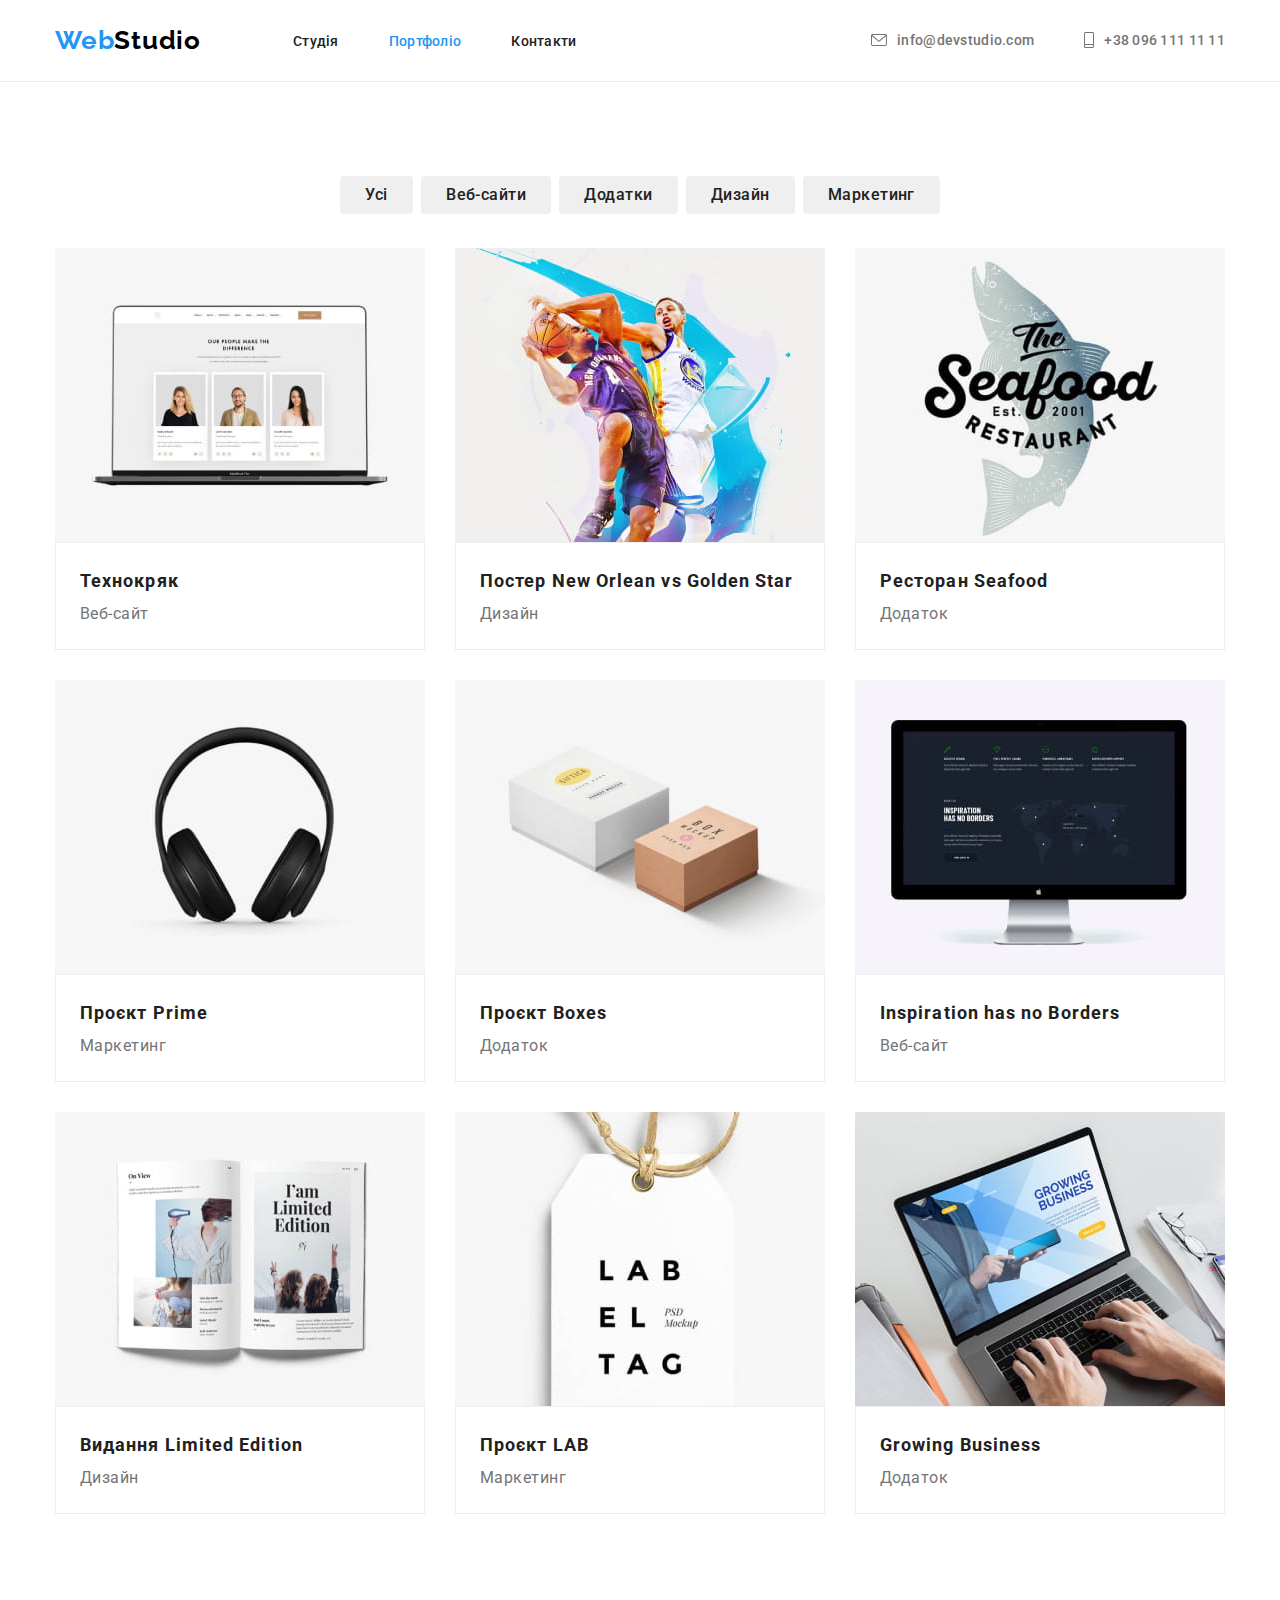
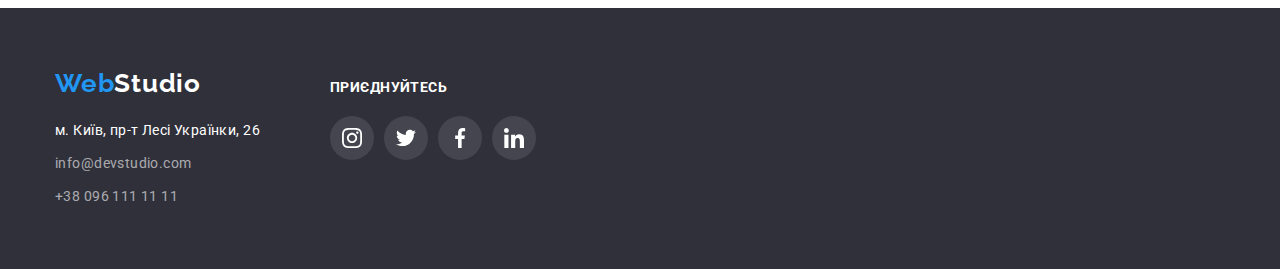
==== portfolio.html @ cf9508d3 "start work" ====
<!DOCTYPE html>
<html lang="uk">
  <head>
    <meta charset="UTF-8" />
    <meta http-equiv="X-UA-Compatible" content="IE=edge" />
    <meta name="viewport" content="width=device-width, initial-scale=1.0" />
    <link rel="preconnect" href="https://fonts.googleapis.com" />
    <link rel="preconnect" href="https://fonts.gstatic.com" crossorigin />
    <link
      href="https://fonts.googleapis.com/css2?family=Raleway:wght@700&family=Roboto:wght@400;500;700;900&display=swap"
      rel="stylesheet"
    />
    <link
      rel="stylesheet"
      href="https://cdnjs.cloudflare.com/ajax/libs/modern-normalize/1.1.0/modern-normalize.min.css
    "
    />
    <link rel="stylesheet" href="./css/styles.css" />
    <title>Студія</title>
  </head>
  <body>
    <header class="header">
      <div class="container header-container">
        <a href="./index.html" class="logo">
          Web<span class="logo-black">Studio</span></a
        >
        <nav class="site-nav">
          <ul class="site-nav-list">
            <li class="site-nav-item">
              <a class="link" href="./index.html">Студія</a>
            </li>
            <li class="site-nav-item">
              <a class="link-current" href="">Портфоліо</a>
            </li>
            <li class="site-nav-item">
              <a class="link" href="#">Контакти</a>
            </li>
          </ul>
        </nav>
        <ul class="site-contacts-list">
          <li class="site-contacts-item">
            <a href="mailto:info@devstudio.com" class="mail">
              <svg class="header-icons" width="16" height="12">
                <use href="./images/icons.svg#icon-envelope"></use>
              </svg>
              info@devstudio.com</a
            >
          </li>
          <li>
            <a href="tel:+380961111111" class="phone">
              <svg class="header-icons" width="10" height="16">
                <use href="./images/icons.svg#icon-phone"></use></svg
              >+38 096 111 11 11</a
            >
          </li>
        </ul>
      </div>
    </header>
    <main>
      <section class="main-portfolio">
        <div class="container">
          <h1 class="portfolio-title">Портфоліо</h1>
          <ul class="portfolio-btn-list">
            <li class="portfolio-item">
              <button type="button" class="portfolio-btn">Усі</button>
            </li>
            <li class="portfolio-item">
              <button type="button" class="portfolio-btn">Веб-сайти</button>
            </li>
            <li class="portfolio-item">
              <button type="button" class="portfolio-btn">Додатки</button>
            </li>
            <li class="portfolio-item">
              <button type="button" class="portfolio-btn">Дизайн</button>
            </li>
            <li class="portfolio-item">
              <button type="button" class="portfolio-btn">Маркетинг</button>
            </li>
          </ul>
          <ul class="examples-list">
            <li class="examples-list-item">
              <a class="examples-link" href="#">
                <img
                  src="./images/techno.jpg"
                  alt="Приклад вебсайту"
                  width="370"
                  height="294"
                />
                <div class="portfolio-wrapper">
                  <h2 class="examples-subtitle">Технокряк</h2>
                  <p class="examples-text">Веб-сайт</p>
                </div>
              </a>
            </li>
            <li class="examples-list-item">
              <a class="examples-link" href="#">
                <img
                  src="./images/imgno.jpg"
                  alt="Дизайн постера"
                  width="370"
                  height="294"
                />
                <div class="portfolio-wrapper">
                  <h2 class="examples-subtitle">
                    Постер New Orlean vs Golden Star
                  </h2>
                  <p class="examples-text">Дизайн</p>
                </div>
              </a>
            </li>
            <li class="examples-list-item">
              <a class="examples-link" href="#">
                <img
                  src="./images/imgseafood.jpg"
                  alt="Зразок додатка"
                  width="370"
                  height="294"
                />
                <div class="portfolio-wrapper">
                  <h2 class="examples-subtitle">Ресторан Seafood</h2>
                  <p class="examples-text">Додаток</p>
                </div>
              </a>
            </li>
            <li class="examples-list-item">
              <a class="examples-link" href="#">
                <img
                  src="./images/imgprime.jpg"
                  alt="Маркетинг"
                  width="370"
                  height="294"
                />
                <div class="portfolio-wrapper">
                  <h2 class="examples-subtitle">Проєкт Prime</h2>
                  <p class="examples-text">Маркетинг</p>
                </div>
              </a>
            </li>
            <li class="examples-list-item">
              <a class="examples-link" href="#">
                <img
                  src="./images/imgboxes.jpg"
                  alt="Зразок додатка"
                  width="370"
                  height="294"
                />
                <div class="portfolio-wrapper">
                  <h2 class="examples-subtitle">Проєкт Boxes</h2>
                  <p class="examples-text">Додаток</p>
                </div>
              </a>
            </li>
            <li class="examples-list-item">
              <a class="examples-link" href="#">
                <img
                  src="./images/imginspiration.jpg"
                  alt="Зразок веб-сайту"
                  width="370"
                  height="294"
                />
                <div class="portfolio-wrapper">
                  <h2 class="examples-subtitle">Inspiration has no Borders</h2>
                  <p class="examples-text">Веб-сайт</p>
                </div></a
              >
            </li>
            <li class="examples-list-item">
              <a class="examples-link" href="#">
                <img
                  src="./images/imglimited.jpg"
                  alt="Приклад дтзайну"
                  width="370"
                  height="294"
                />
                <div class="portfolio-wrapper">
                  <h2 class="examples-subtitle">Видання Limited Edition</h2>
                  <p class="examples-text">Дизайн</p>
                </div></a
              >
            </li>
            <li class="examples-list-item">
              <a class="examples-link" href="#">
                <img
                  src="./images/imglab.jpg"
                  alt="Зразок маркетингу"
                  width="370"
                  height="294"
                />
                <div class="portfolio-wrapper">
                  <h2 class="examples-subtitle">Проєкт LAB</h2>
                  <p class="examples-text">Маркетинг</p>
                </div></a
              >
            </li>
            <li class="examples-list-item">
              <a class="examples-link" href="#">
                <img
                  src="./images/imggrowing.jpg"
                  alt="Зразок додатку"
                  width="370"
                  height="294"
                />
                <div class="portfolio-wrapper">
                  <h2 class="examples-subtitle">Growing Business</h2>
                  <p class="examples-text">Додаток</p>
                </div></a
              >
            </li>
          </ul>
        </div>
      </section>
    </main>
    <footer class="footer">
      <div class="container footer-box">
        <div class="footer-address">
          <a href="#" class="logo-footer">
            Web<span class="logo-white">Studio</span>
          </a>
          <address class="address">
            <ul class="addres-list">
              <li class="address-item">
                <a
                  class="map-navigation"
                  href="https://goo.gl/maps/qJkLGdFSGxie5VtJ8"
                  target="_blank"
                  rel="nooopener noreferrer"
                >
                  <span class="adr-text"
                    >м. Київ, пр-т Лесі Українки, 26</span
                  ></a
                >
              </li>
              <li class="address-item">
                <a class="mail-footer" href="mailto:info@devstudio.com"
                  >info@devstudio.com</a
                >
              </li>
              <li class="address-item">
                <a class="phone-footer" href="tel:+380961111111"
                  >+38 096 111 11 11</a
                >
              </li>
            </ul>
          </address>
        </div>
        <div class="footer-soc-box">
          <p class="soc-footer-text">приєднуйтесь</p>
          <ul class="soc-footer-list">
            <li class="soc-footer-item">
              <a class="soc-footer-link" href="">
                <svg class="soc-icons-footer" width="20" height="20">
                  <use href="./images/icons.svg#icon-instagram"></use></svg
              ></a>
            </li>
            <li class="soc-footer-item">
              <a class="soc-footer-link" href="">
                <svg class="soc-icons-footer" width="20" height="20">
                  <use href="./images/icons.svg#icon-twitter"></use></svg
              ></a>
            </li>
            <li class="soc-footer-item">
              <a class="soc-footer-link" href=""
                ><svg class="soc-icons-footer" width="20" height="20">
                  <use href="./images/icons.svg#icon-facebook"></use></svg
              ></a>
            </li>
            <li class="soc-footer-item">
              <a class="soc-footer-link" href=""
                ><svg class="soc-icons-footer" width="20" height="20">
                  <use href="./images/icons.svg#icon-linkedin"></use></svg
              ></a>
            </li>
          </ul>
        </div>
      </div>
    </footer>
  </body>
</html>
---- css/styles.css ----
:root {
  --primary-text-color: #757575;
  --secondary-text-color: #212121;
  --white-color: #ffffff;
  --blue-color: #2196f3;
  --footer-text-colors: rgba(255, 255, 255, 0.6);
  --background-color-hero-footer: #2f303a;
  --main-background-color: #ffffff;
  --backgrount-color-team: #f5f4fa;
  --backgrount-btn-active: #188ce8;
  --border-header: #ececec;
  --border-portfolio-pictures: #eeeeee;
  --link-icons-color: #afb1b8;
  --footer-background-icons: rgba(255, 255, 255, 0.1);
}
/* -----------------BODY------------------------- */
h1,
h2,
h3,
h4,
h5,
h6,
p {
  margin: 0;
}
ul {
  list-style: none;
  margin: 0;
  padding: 0;
}

body {
  font-family: "Roboto", sans-serif;
  color: var(--primary-text-color);
  background-color: var(--main-background-color);
}
li {
  list-style-type: none;
}
img {
  display: block;
  max-width: 100%;
  height: auto;
}
.container {
  width: 1200px;
  margin: 0 auto;
  padding-left: 15px;
  padding-right: 15px;
}
/* -----------------HEADER--------------------------- */
.header {
  background-color: var(--white-color);
  border-bottom: 1px solid var(--border-header);
}
.container.header-container {
  display: flex;
  align-items: center;
}
.site-nav {
  margin-right: auto;
}
.site-nav-list {
  display: flex;
  gap: 50px;
  text-align: center;
}
.site-contacts-list {
  display: flex;
  gap: 50px;
  margin-left: auto;
}
.logo {
  color: var(--blue-color);
  padding-top: 25px;
  padding-bottom: 25px;
  margin-right: 92px;

  font-family: "Raleway", sans-serif;
  font-weight: 700;
  font-size: 26px;
  line-height: 1.1923;
  letter-spacing: 0.03em;
  text-decoration-line: none;
}
.logo-black {
  color: #000000;
}
.link {
  color: var(--secondary-text-color);
  font-weight: 500;
  font-size: 14px;
  line-height: 1.1428;
  letter-spacing: 0.02em;
  text-decoration-line: none;
}
.site-nav-item > .link {
  display: block;
  padding-bottom: 32px;
  padding-top: 32px;
}
.site-nav .link:hover,
.site-nav .link:focus {
  color: var(--blue-color);
}

.site-nav .link-current {
  color: var(--blue-color);
  padding-bottom: 32px;
  padding-top: 32px;
  display: block;

  text-decoration-line: none;
  font-weight: 500;
  font-size: 14px;
  line-height: 1.1428;
  letter-spacing: 0.02em;
}

.phone,
.mail {
  color: var(--primary-text-color);

  display: flex;
  align-items: center;
  justify-content: center;
  width: 100%;
  height: 100%;
  padding-top: 32px;
  padding-bottom: 32px;

  font-weight: 500;
  font-size: 14px;
  line-height: 1.1428;
  letter-spacing: 0.02em;
  text-decoration-line: none;
}
.header-icons {
  fill: currentColor;
  margin-right: 10px;
}
.mail:hover .header-icons,
.mail:focus .header-icons {
  fill: var(--blue-color);
}

.mail:hover {
  color: var(--blue-color);
}
.phone:hover .header-icons,
.phone:focus .header-icons {
  fill: var(--blue-color);
}

.phone:hover {
  color: var(--blue-color);
}

.phone:focus {
  color: var(--blue-color);
}
.mail:focus {
  color: var(--blue-color);
}
/* -----------------------SECTION HERO------------------ */
.hero {
  background-color: var(--background-color-hero-footer);
  text-align: center;
  padding-top: 200px;
  padding-bottom: 200px;
}
.overlay-hero {
  max-width: 1600px;
  margin-left: auto;
  margin-right: auto;
  background-image: linear-gradient(
      rgba(47, 48, 58, 0.4),
      rgba(47, 48, 58, 0.4)
    ),
    url(../images/Imgherobackground.jpg);
  background-size: cover;
}
.hero-title {
  color: var(--white-color);
  margin-bottom: 30px;

  font-family: "Roboto";
  font-weight: 900;
  font-size: 44px;
  text-transform: uppercase;
  line-height: 1.3636;
}
.hero-button {
  color: var(--white-color);
  padding: 10px 32px;
  min-width: 216px;

  font-family: inherit;
  font-weight: 700;
  font-size: 16px;
  line-height: 1.875;
  cursor: pointer;

  background: var(--blue-color);
  box-shadow: 0px 4px 4px rgba(0, 0, 0, 0.15);
  border-radius: 4px;
  border: 0ch;
}
.hero-button:hover,
.hero-button:focus {
  background-color: var(--backgrount-btn-active);
}
/* ----------------SECTION FEATURES----------------- */
.features {
  padding-top: 94px;
  padding-bottom: 94px;
}
/* visually-hidden */
.features-title {
  position: absolute;
  width: 1px;
  height: 1px;
  margin: -1px;
  border: 0;
  padding: 0;
  white-space: nowrap;
  clip-path: inset(100%);
  clip: rect(0 0 0 0);
  overflow: hidden;
}
.features-list {
  display: flex;
  gap: 30px;
}
.features-item {
  flex-basis: calc((100% - 90px) / 4);
}
.icons-box {
  display: flex;
  align-items: center;
  justify-content: center;
  margin-bottom: 30px;
  width: 270px;
  height: 120px;
  background: var(--backgrount-color-team);

  border-radius: 4px;
}
.features-icons {
  width: 70px;
  height: 70px;
  display: block;
}
.features-subtitle {
  color: var(--secondary-text-color);
  margin-bottom: 10px;

  font-size: 14px;
  line-height: 1.1428;
  letter-spacing: 0.03em;
  text-transform: uppercase;
}
.features-text {
  color: var(--primary-text-color);

  font-size: 14px;
  line-height: 1.7142;
  letter-spacing: 0.03em;
}

/* ------------SECTION ACTIVITIES----------------------- */
.activities {
  padding-bottom: 94px;
}
.activities-title {
  color: var(--secondary-text-color);
  margin-bottom: 50px;

  font-size: 36px;
  line-height: 1.1666;
  text-align: center;
  letter-spacing: 0.03em;
}
.activities-list {
  display: flex;
  gap: 30px;
}
.activities-item {
  flex-basis: calc((100% - 60px) / 3);
}

/* -------------SECTION OUR TEAM---------------------------- */
.team {
  background-color: var(--backgrount-color-team);
  padding-top: 94px;
  padding-bottom: 94px;
}
.team-title {
  color: var(--secondary-text-color);

  margin-bottom: 50px;
  font-size: 36px;
  line-height: 1.1666;
  text-align: center;
  letter-spacing: 0.03em;
}
.team-list {
  display: flex;
  gap: 30px;
  margin-left: auto;
  margin-right: auto;
}
.team-item {
  flex-basis: calc((100% - 90px) / 4);
}
.team-text-wrapper {
  padding-bottom: 30px;
  padding-top: 30px;
  padding-right: 32px;
  padding-left: 32px;
}
.team-soc-list {
  display: flex;
  justify-content: center;
  gap: 10px;
}
.team-soc-item {
  width: 44px;
  height: 44px;
}
.team-soc-link {
  width: 100%;
  height: 100%;
  background-color: var(--white-color);
  border-radius: 50%;
  display: flex;
  align-items: center;
  justify-content: center;
}
.team-soc-link:hover,
.team-soc-link:focus {
  background-color: var(--blue-color);
}
.team-soc-link:hover .soc-icons {
  fill: var(--white-color);
}
.team-soc-link:focus .soc-icons {
  fill: var(--white-color);
}
.soc-icons {
  fill: var(--link-icons-color);
}
.team-item {
  box-shadow: 0px 1px 3px rgba(0, 0, 0, 0.12), 0px 1px 1px rgba(0, 0, 0, 0.14),
    0px 2px 1px rgba(0, 0, 0, 0.2);
  border-radius: 0px 0px 4px 4px;
}
.team-list > .team-item {
  background-color: var(--white-color);
}
.team-subtitle {
  color: var(--secondary-text-color);
  margin-bottom: 10px;

  font-weight: 500;
  font-size: 16px;
  line-height: 1.1875;
  text-align: center;
  letter-spacing: 0.03em;
}
.team-text {
  font-size: 16px;
  line-height: 1.1875;
  text-align: center;
  letter-spacing: 0.03em;
  margin-bottom: 16px;
}
/* ---------------regular-customers-------- */
.regular-customers {
  padding-top: 94px;
  padding-bottom: 94px;
}
.customers-title {
  color: var(--secondary-text-color);

  font-weight: 700;
  font-size: 36px;
  line-height: 1.16;
  text-align: center;
  letter-spacing: 0.03em;
  margin-bottom: 50px;
}
.customers-list {
  display: flex;
  gap: 30px;
}
.customers-item {
  background-color: var(--white-color);
  width: 170px;
  height: 92px;
  border: 1px solid #afb1b8;
  border-radius: 4px;
}
.customers-item:hover {
  border-color: var(--blue-color);
}

.customers-link {
  color: var(--link-icons-color);
  width: 100%;
  height: 100%;
  display: flex;
  align-items: center;
  justify-content: center;
}
.customers-link:hover,
.customers-link:focus {
  color: var(--blue-color);
}
.customers-icons {
  fill: currentColor;
}
/* ---------------FOOTER--------------------- */
.footer {
  background-color: var(--background-color-hero-footer);
  padding-top: 60px;
  padding-bottom: 60px;
}
.logo-footer {
  color: var(--blue-color);
  display: block;
  margin-bottom: 20px;

  font-family: "Raleway", sans-serif;
  font-weight: 700;
  font-size: 26px;
  line-height: 1.1923;
  letter-spacing: 0.03em;
  text-decoration-line: none;
}
.logo-white {
  color: var(--white-color);
}
.address {
  font-family: "Roboto";
  font-style: normal;
  font-size: 14px;
  line-height: 1.7142;
  letter-spacing: 0.03em;
}
.adr-text {
  color: var(--white-color);
  display: block;
  margin-bottom: 9px;
}
.map-navigation {
  margin-bottom: 9px;
  text-decoration-line: none;
}
.adr-text:hover,
.adr-text:focus {
  color: var(--blue-color);
}
.address-item > .phone-footer {
  color: var(--footer-text-colors);
  text-decoration: none;
}
.address-item > .mail-footer {
  color: var(--footer-text-colors);
  text-decoration-line: none;
}
.mail-footer {
  display: block;
  margin-bottom: 9px;
}
.mail-footer:hover {
  color: var(--blue-color);
}
.phone-footer:hover {
  color: var(--blue-color);
}
.footer-box {
  display: flex;
  align-items: baseline;
  justify-content: flex-start;
}
.footer-soc-box {
  margin-left: 70px;
}

.soc-footer-text {
  margin-bottom: 20px;
  color: var(--white-color);
  font-weight: 700;
  font-size: 14px;
  line-height: 1.14;
  letter-spacing: 0.03em;
  text-transform: uppercase;
}
.soc-footer-list {
  display: flex;
  align-items: center;
  justify-content: center;
  gap: 10px;
}
.soc-footer-item {
  height: 44px;
  width: 44px;
}
.soc-footer-link {
  width: 100%;
  height: 100%;
  background-color: var(--footer-background-icons);
  border-radius: 50%;
  display: flex;
  align-items: center;
  justify-content: center;
}
.soc-footer-link:hover,
.soc-footer-link:focus {
  background-color: var(--blue-color);
}
.soc-icons-footer {
  fill: var(--white-color);
}
/* --------------PORTFOLIO-------------- */

.main-portfolio {
  background-color: var(--main-background-color);
  padding-top: 94px;
  padding-bottom: 94px;
}
.portfolio-title {
  position: absolute;
  width: 1px;
  height: 1px;
  margin: -1px;
  border: 0;
  padding: 0;
  white-space: nowrap;
  clip-path: inset(100%);
  clip: rect(0 0 0 0);
  overflow: hidden;
}
.portfolio-btn-list {
  display: flex;
  gap: 8px;
  justify-content: center;
  margin-bottom: 34px;
}
.portfolio-btn {
  text-align: center;
  color: var(--secondary-text-color);
  min-width: 73px;
  padding: 6px 25px;
  font-family: inherit;
  font-weight: 500;
  font-size: 16px;
  line-height: 1.625;
  border: 0ch;
  letter-spacing: 0.03em;
  cursor: pointer;
  border-radius: 4px;
}
.portfolio-btn:hover,
.portfolio-btn:focus {
  color: var(--white-color);
  background-color: var(--blue-color);
  box-shadow: 0px 3px 1px rgba(0, 0, 0, 0.1), 0px 1px 2px rgba(0, 0, 0, 0.08),
    0px 2px 2px rgba(0, 0, 0, 0.12);
}

.examples-list {
  display: flex;
  flex-wrap: wrap;
  gap: 30px;
}

.examples-list-item {
  background-color: var(--white-color);
  flex-basis: calc((100% - 60px) / 3);
}

.examples-subtitle {
  font-size: 18px;
  line-height: 2;
  letter-spacing: 0.06em;
  color: var(--secondary-text-color);
}
.examples-link {
  text-decoration: none;
  display: block;
}
.examples-link:hover {
  box-shadow: 0px 1px 1px rgba(0, 0, 0, 0.12), 0px 4px 4px rgba(0, 0, 0, 0.06),
    1px 4px 6px rgba(0, 0, 0, 0.16);
}
.examples-text {
  color: var(--primary-text-color);
  font-size: 16px;
  line-height: 1.875;
  letter-spacing: 0.03em;
}
.portfolio-wrapper {
  padding: 20px 24px;
  border: 1px solid var(--border-portfolio-pictures);
}
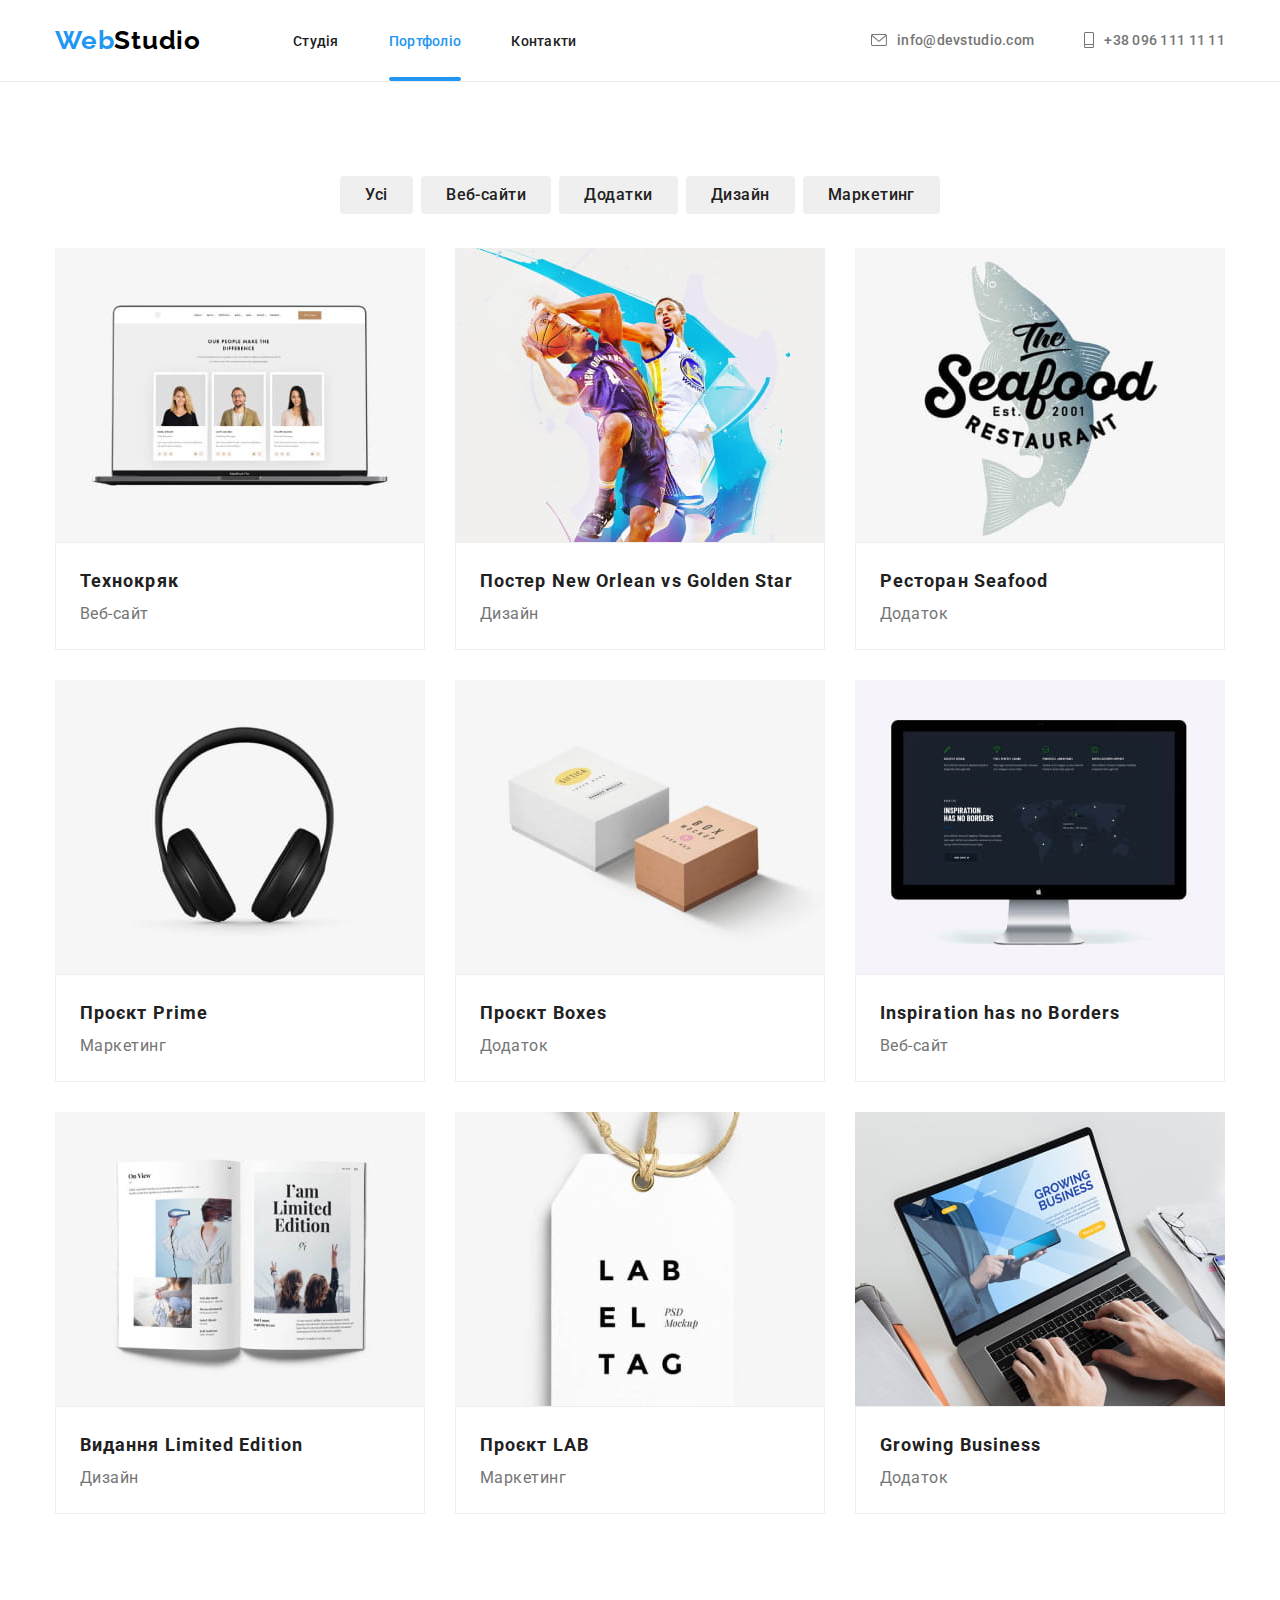
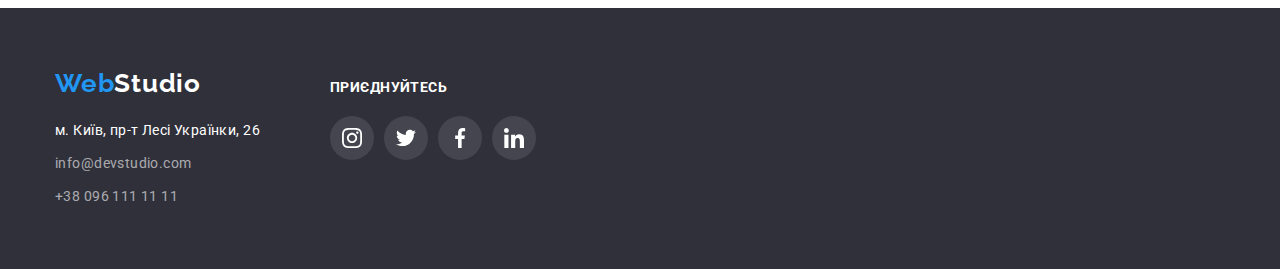
==== commit 9a0f14aa: "homework5" ====
--- a/portfolio.html
+++ b/portfolio.html
@@ -80,12 +80,19 @@
           <ul class="examples-list">
             <li class="examples-list-item">
               <a class="examples-link" href="#">
-                <img
-                  src="./images/techno.jpg"
-                  alt="Приклад вебсайту"
-                  width="370"
-                  height="294"
-                />
+                <div class="examples-thumb">
+                  <img
+                    src="./images/techno.jpg"
+                    alt="Приклад вебсайту"
+                    width="370"
+                    height="294"
+                  />
+                  <p class="examples-text-overlay">
+                    Ресурс пропонує комплексні пропозиції з різним рівнем
+                    функціоналу та сервісів. Все це дозволить відвідувачу
+                    отримати вичерпні відомості про компанію чи приватну особу.
+                  </p>
+                </div>
                 <div class="portfolio-wrapper">
                   <h2 class="examples-subtitle">Технокряк</h2>
                   <p class="examples-text">Веб-сайт</p>
@@ -93,13 +100,21 @@
               </a>
             </li>
             <li class="examples-list-item">
-              <a class="examples-link" href="#">
-                <img
-                  src="./images/imgno.jpg"
-                  alt="Дизайн постера"
-                  width="370"
-                  height="294"
-                />
+              <a class="examples-link" href="#"
+                ><div class="examples-thumb">
+                  <img
+                    src="./images/imgno.jpg"
+                    alt="Дизайн постера"
+                    width="370"
+                    height="294"
+                  />
+                  <p class="examples-text-overlay">
+                    Lorem ipsum dolor sit amet, consectetur adipisicing elit. Ut
+                    dicta voluptas magnam esse ullam recusandae consequatur
+                    rerum, facilis, sequi vero quis placeat, voluptatibus non
+                    aperiam sint et dignissimos natus saepe?
+                  </p>
+                </div>
                 <div class="portfolio-wrapper">
                   <h2 class="examples-subtitle">
                     Постер New Orlean vs Golden Star
@@ -109,13 +124,21 @@
               </a>
             </li>
             <li class="examples-list-item">
-              <a class="examples-link" href="#">
-                <img
-                  src="./images/imgseafood.jpg"
-                  alt="Зразок додатка"
-                  width="370"
-                  height="294"
-                />
+              <a class="examples-link" href="#"
+                ><div class="examples-thumb">
+                  <img
+                    src="./images/imgseafood.jpg"
+                    alt="Зразок додатка"
+                    width="370"
+                    height="294"
+                  />
+                  <p class="examples-text-overlay">
+                    Lorem ipsum dolor sit amet, consectetur adipisicing elit. Ut
+                    dicta voluptas magnam esse ullam recusandae consequatur
+                    rerum, facilis, sequi vero quis placeat, voluptatibus non
+                    aperiam sint et dignissimos natus saepe?
+                  </p>
+                </div>
                 <div class="portfolio-wrapper">
                   <h2 class="examples-subtitle">Ресторан Seafood</h2>
                   <p class="examples-text">Додаток</p>
@@ -123,13 +146,21 @@
               </a>
             </li>
             <li class="examples-list-item">
-              <a class="examples-link" href="#">
-                <img
-                  src="./images/imgprime.jpg"
-                  alt="Маркетинг"
-                  width="370"
-                  height="294"
-                />
+              <a class="examples-link" href="#"
+                ><div class="examples-thumb">
+                  <img
+                    src="./images/imgprime.jpg"
+                    alt="Маркетинг"
+                    width="370"
+                    height="294"
+                  />
+                  <p class="examples-text-overlay">
+                    Lorem ipsum dolor sit amet, consectetur adipisicing elit. Ut
+                    dicta voluptas magnam esse ullam recusandae consequatur
+                    rerum, facilis, sequi vero quis placeat, voluptatibus non
+                    aperiam sint et dignissimos natus saepe?
+                  </p>
+                </div>
                 <div class="portfolio-wrapper">
                   <h2 class="examples-subtitle">Проєкт Prime</h2>
                   <p class="examples-text">Маркетинг</p>
@@ -137,13 +168,21 @@
               </a>
             </li>
             <li class="examples-list-item">
-              <a class="examples-link" href="#">
-                <img
-                  src="./images/imgboxes.jpg"
-                  alt="Зразок додатка"
-                  width="370"
-                  height="294"
-                />
+              <a class="examples-link" href="#"
+                ><div class="examples-thumb">
+                  <img
+                    src="./images/imgboxes.jpg"
+                    alt="Зразок додатка"
+                    width="370"
+                    height="294"
+                  />
+                  <p class="examples-text-overlay">
+                    Lorem ipsum dolor sit amet, consectetur adipisicing elit. Ut
+                    dicta voluptas magnam esse ullam recusandae consequatur
+                    rerum, facilis, sequi vero quis placeat, voluptatibus non
+                    aperiam sint et dignissimos natus saepe?
+                  </p>
+                </div>
                 <div class="portfolio-wrapper">
                   <h2 class="examples-subtitle">Проєкт Boxes</h2>
                   <p class="examples-text">Додаток</p>
@@ -151,13 +190,21 @@
               </a>
             </li>
             <li class="examples-list-item">
-              <a class="examples-link" href="#">
-                <img
-                  src="./images/imginspiration.jpg"
-                  alt="Зразок веб-сайту"
-                  width="370"
-                  height="294"
-                />
+              <a class="examples-link" href="#"
+                ><div class="examples-thumb">
+                  <img
+                    src="./images/imginspiration.jpg"
+                    alt="Зразок веб-сайту"
+                    width="370"
+                    height="294"
+                  />
+                  <p class="examples-text-overlay">
+                    Lorem ipsum dolor sit amet, consectetur adipisicing elit. Ut
+                    dicta voluptas magnam esse ullam recusandae consequatur
+                    rerum, facilis, sequi vero quis placeat, voluptatibus non
+                    aperiam sint et dignissimos natus saepe?
+                  </p>
+                </div>
                 <div class="portfolio-wrapper">
                   <h2 class="examples-subtitle">Inspiration has no Borders</h2>
                   <p class="examples-text">Веб-сайт</p>
@@ -165,13 +212,21 @@
               >
             </li>
             <li class="examples-list-item">
-              <a class="examples-link" href="#">
-                <img
-                  src="./images/imglimited.jpg"
-                  alt="Приклад дтзайну"
-                  width="370"
-                  height="294"
-                />
+              <a class="examples-link" href="#"
+                ><div class="examples-thumb">
+                  <img
+                    src="./images/imglimited.jpg"
+                    alt="Приклад дтзайну"
+                    width="370"
+                    height="294"
+                  />
+                  <p class="examples-text-overlay">
+                    Lorem ipsum dolor sit amet, consectetur adipisicing elit. Ut
+                    dicta voluptas magnam esse ullam recusandae consequatur
+                    rerum, facilis, sequi vero quis placeat, voluptatibus non
+                    aperiam sint et dignissimos natus saepe?
+                  </p>
+                </div>
                 <div class="portfolio-wrapper">
                   <h2 class="examples-subtitle">Видання Limited Edition</h2>
                   <p class="examples-text">Дизайн</p>
@@ -179,13 +234,21 @@
               >
             </li>
             <li class="examples-list-item">
-              <a class="examples-link" href="#">
-                <img
-                  src="./images/imglab.jpg"
-                  alt="Зразок маркетингу"
-                  width="370"
-                  height="294"
-                />
+              <a class="examples-link" href="#"
+                ><div class="examples-thumb">
+                  <img
+                    src="./images/imglab.jpg"
+                    alt="Зразок маркетингу"
+                    width="370"
+                    height="294"
+                  />
+                  <p class="examples-text-overlay">
+                    Lorem ipsum dolor sit amet, consectetur adipisicing elit. Ut
+                    dicta voluptas magnam esse ullam recusandae consequatur
+                    rerum, facilis, sequi vero quis placeat, voluptatibus non
+                    aperiam sint et dignissimos natus saepe?
+                  </p>
+                </div>
                 <div class="portfolio-wrapper">
                   <h2 class="examples-subtitle">Проєкт LAB</h2>
                   <p class="examples-text">Маркетинг</p>
@@ -193,13 +256,21 @@
               >
             </li>
             <li class="examples-list-item">
-              <a class="examples-link" href="#">
-                <img
-                  src="./images/imggrowing.jpg"
-                  alt="Зразок додатку"
-                  width="370"
-                  height="294"
-                />
+              <a class="examples-link" href="#"
+                ><div class="examples-thumb">
+                  <img
+                    src="./images/imggrowing.jpg"
+                    alt="Зразок додатку"
+                    width="370"
+                    height="294"
+                  />
+                  <p class="examples-text-overlay">
+                    Lorem ipsum dolor sit amet, consectetur adipisicing elit. Ut
+                    dicta voluptas magnam esse ullam recusandae consequatur
+                    rerum, facilis, sequi vero quis placeat, voluptatibus non
+                    aperiam sint et dignissimos natus saepe?
+                  </p>
+                </div>
                 <div class="portfolio-wrapper">
                   <h2 class="examples-subtitle">Growing Business</h2>
                   <p class="examples-text">Додаток</p>
--- a/css/styles.css
+++ b/css/styles.css
@@ -12,6 +12,7 @@
   --border-portfolio-pictures: #eeeeee;
   --link-icons-color: #afb1b8;
   --footer-background-icons: rgba(255, 255, 255, 0.1);
+  --transition-timing-function: cubic-bezier(0.4, 0, 0.2, 1);
 }
 /* -----------------BODY------------------------- */
 h1,
@@ -93,6 +94,10 @@
   line-height: 1.1428;
   letter-spacing: 0.02em;
   text-decoration-line: none;
+
+  transition: color;
+  transition-duration: 250ms;
+  transition-timing-function: var(--transition-timing-function);
 }
 .site-nav-item > .link {
   display: block;
@@ -105,6 +110,8 @@
 }
 
 .site-nav .link-current {
+  position: relative;
+
   color: var(--blue-color);
   padding-bottom: 32px;
   padding-top: 32px;
@@ -115,8 +122,22 @@
   font-size: 14px;
   line-height: 1.1428;
   letter-spacing: 0.02em;
-}
-
+
+  transition: color;
+  transition-duration: 250ms;
+  transition-timing-function: var(--transition-timing-function);
+}
+.site-nav .link-current::after {
+  position: absolute;
+  bottom: -1px;
+
+  content: "";
+  display: block;
+  width: 100%;
+  height: 4px;
+  background-color: var(--blue-color);
+  border-radius: 2px;
+}
 .phone,
 .mail {
   color: var(--primary-text-color);
@@ -134,6 +155,10 @@
   line-height: 1.1428;
   letter-spacing: 0.02em;
   text-decoration-line: none;
+
+  transition: color;
+  transition-duration: 250ms;
+  transition-timing-function: var(--transition-timing-function);
 }
 .header-icons {
   fill: currentColor;
@@ -205,6 +230,10 @@
   box-shadow: 0px 4px 4px rgba(0, 0, 0, 0.15);
   border-radius: 4px;
   border: 0ch;
+
+  transition: background-color;
+  transition-duration: 250ms;
+  transition-timing-function: var(--transition-timing-function);
 }
 .hero-button:hover,
 .hero-button:focus {
@@ -287,8 +316,37 @@
 }
 .activities-item {
   flex-basis: calc((100% - 60px) / 3);
-}
-
+  position: relative;
+}
+
+.activities-text {
+  padding-top: 27px;
+  padding-bottom: 27px;
+  position: absolute;
+  bottom: 0;
+  width: 100%;
+  font-weight: 700;
+  font-size: 14px;
+  line-height: 1.14;
+
+  letter-spacing: 0.03em;
+  text-transform: uppercase;
+
+  color: var(--white-color);
+  background: rgba(47, 48, 58, 0.8);
+}
+.text-one {
+  padding-left: 107px;
+  padding-right: 107px;
+}
+.text-two {
+  padding-left: 112px;
+  padding-right: 112px;
+}
+.text-three {
+  padding-left: 94px;
+  padding-right: 94px;
+}
 /* -------------SECTION OUR TEAM---------------------------- */
 .team {
   background-color: var(--backgrount-color-team);
@@ -336,6 +394,10 @@
   display: flex;
   align-items: center;
   justify-content: center;
+
+  transition: background-color;
+  transition-duration: 250ms;
+  transition-timing-function: var(--transition-timing-function);
 }
 .team-soc-link:hover,
 .team-soc-link:focus {
@@ -349,6 +411,9 @@
 }
 .soc-icons {
   fill: var(--link-icons-color);
+  transition: fill;
+  transition-duration: 250ms;
+  transition-timing-function: var(--transition-timing-function);
 }
 .team-item {
   box-shadow: 0px 1px 3px rgba(0, 0, 0, 0.12), 0px 1px 1px rgba(0, 0, 0, 0.14),
@@ -400,6 +465,10 @@
   height: 92px;
   border: 1px solid #afb1b8;
   border-radius: 4px;
+
+  transition: border-color;
+  transition-duration: 250ms;
+  transition-timing-function: var(--transition-timing-function);
 }
 .customers-item:hover {
   border-color: var(--blue-color);
@@ -412,6 +481,10 @@
   display: flex;
   align-items: center;
   justify-content: center;
+
+  transition: color;
+  transition-duration: 250ms;
+  transition-timing-function: var(--transition-timing-function);
 }
 .customers-link:hover,
 .customers-link:focus {
@@ -419,6 +492,10 @@
 }
 .customers-icons {
   fill: currentColor;
+
+  transition: fill;
+  transition-duration: 250ms;
+  transition-timing-function: var(--transition-timing-function);
 }
 /* ---------------FOOTER--------------------- */
 .footer {
@@ -452,6 +529,10 @@
   color: var(--white-color);
   display: block;
   margin-bottom: 9px;
+
+  transition: color;
+  transition-duration: 250ms;
+  transition-timing-function: var(--transition-timing-function);
 }
 .map-navigation {
   margin-bottom: 9px;
@@ -472,6 +553,13 @@
 .mail-footer {
   display: block;
   margin-bottom: 9px;
+}
+
+.mail-footer,
+.phone-footer {
+  transition: color;
+  transition-duration: 250ms;
+  transition-timing-function: var(--transition-timing-function);
 }
 .mail-footer:hover {
   color: var(--blue-color);
@@ -515,6 +603,10 @@
   display: flex;
   align-items: center;
   justify-content: center;
+
+  transition: color;
+  transition-duration: 250ms;
+  transition-timing-function: var(--transition-timing-function);
 }
 .soc-footer-link:hover,
 .soc-footer-link:focus {
@@ -561,6 +653,10 @@
   letter-spacing: 0.03em;
   cursor: pointer;
   border-radius: 4px;
+
+  transition: color 250ms var(--transition-timing-function),
+    background-color 250ms var(--transition-timing-function),
+    box-shadow 250ms var(--transition-timing-function);
 }
 .portfolio-btn:hover,
 .portfolio-btn:focus {
@@ -580,6 +676,9 @@
   background-color: var(--white-color);
   flex-basis: calc((100% - 60px) / 3);
 }
+.examples-list-item:hover .examples-text-overlay {
+  transform: translateY(0);
+}
 
 .examples-subtitle {
   font-size: 18px;
@@ -587,9 +686,35 @@
   letter-spacing: 0.06em;
   color: var(--secondary-text-color);
 }
+.examples-text-overlay {
+  position: absolute;
+  top: 0;
+  padding: 24px 63px;
+  height: 100%;
+  font-size: 18px;
+  line-height: 1.55;
+
+  letter-spacing: 0.03em;
+
+  color: var(--white-color);
+  background: rgba(33, 150, 243, 0.9);
+  transform: translateY(100%);
+
+  transition: transform;
+  transition-duration: 250ms;
+  transition-timing-function: var(--transition-timing-function);
+}
+.examples-thumb {
+  position: relative;
+  overflow: hidden;
+}
 .examples-link {
   text-decoration: none;
   display: block;
+
+  transition: box-shadow;
+  transition-duration: 250ms;
+  transition-timing-function: var(--transition-timing-function);
 }
 .examples-link:hover {
   box-shadow: 0px 1px 1px rgba(0, 0, 0, 0.12), 0px 4px 4px rgba(0, 0, 0, 0.06),
@@ -605,3 +730,52 @@
   padding: 20px 24px;
   border: 1px solid var(--border-portfolio-pictures);
 }
+/* --------MODAL----------------- */
+.backdrop {
+  position: fixed;
+  top: 0;
+  width: 100%;
+  height: 100%;
+  background-color: rgba(0, 0, 0, 0.2);
+
+  transition: visibility 250ms var(--transition-timing-function),
+    opacity 250ms var(--transition-timing-function);
+}
+.backdrop.is-hidden .modal {
+  transform: translate(-50%, -50%) scale(0);
+}
+.modal {
+  position: absolute;
+  width: 528px;
+  min-height: 581px;
+  background-color: var(--white-color);
+  border-radius: 4px;
+
+  transform: translate(-50%, -50%) scale(1);
+  transition: transform 250ms var(--transition-timing-function);
+  top: 50%;
+  left: 50%;
+}
+.modal-close {
+  position: absolute;
+  right: 8px;
+  top: 8px;
+  display: flex;
+  justify-content: center;
+  align-items: center;
+  width: 30px;
+  height: 30px;
+  border-radius: 50%;
+
+  background: #ffffff;
+  border: 1px solid rgba(0, 0, 0, 0.1);
+  cursor: pointer;
+}
+.modal-icons {
+  display: block;
+}
+.is-hidden {
+  opacity: 0;
+  visibility: hidden;
+  pointer-events: none;
+}
